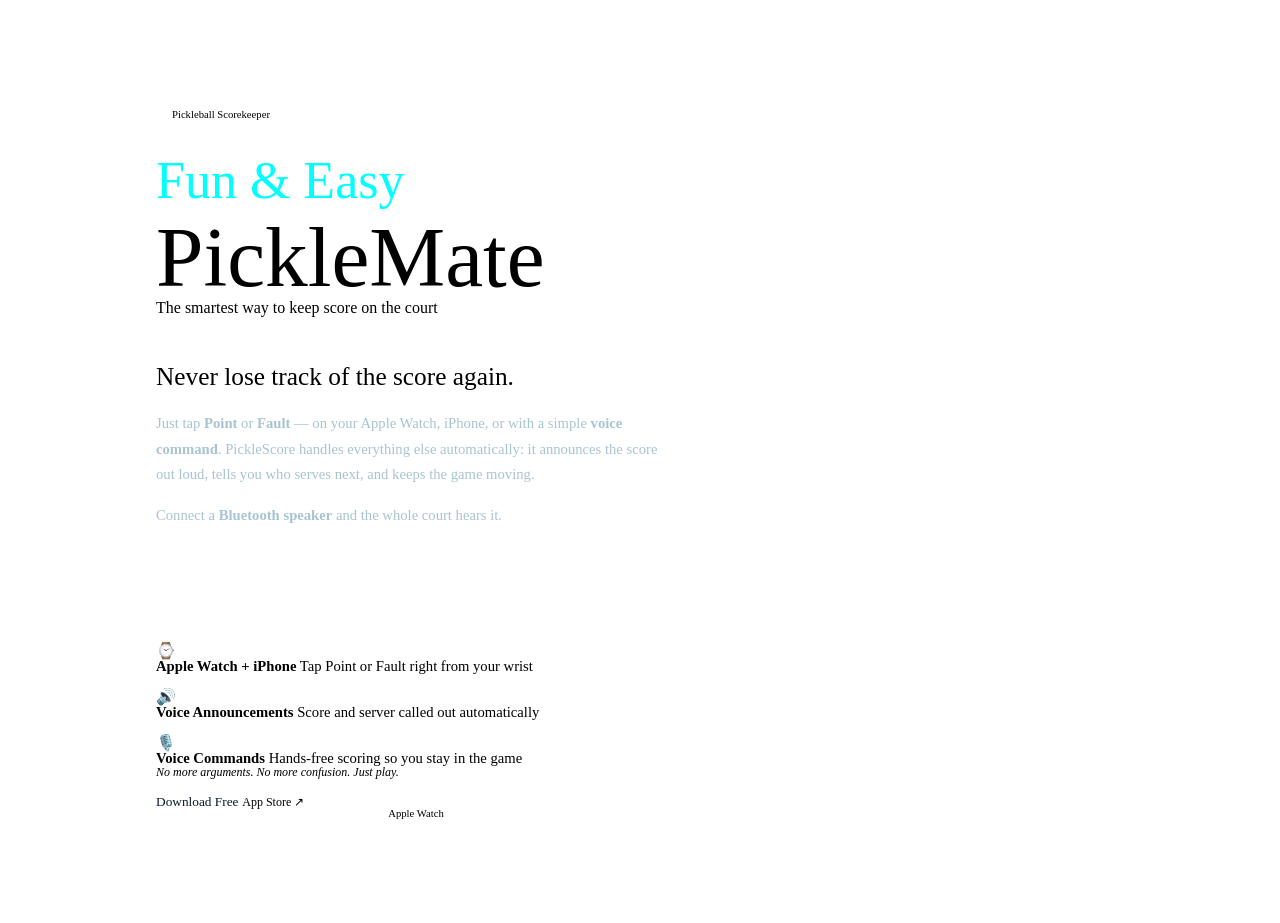
==== pickleball_brochure.html @ 22c3505a "Add files via upload" ====
<html><head><meta content="text/html; charset=UTF-8" http-equiv="content-type"><style type="text/css">@import url(https://themes.googleusercontent.com/fonts/css?kit=th8xsPmHEo4aXbso1ybtimBbtwxvdIGu_O9XCv1KaCtpXSMYETCS7yiZXLAvTAYyvIF_gBYvh9gL_kNCvtTA0Q);ol{margin:0;padding:0}table td,table th{padding:0}.c5{margin-left:39pt;padding-top:0pt;padding-bottom:0pt;line-height:1.75;text-align:left;margin-right:39pt;height:11pt}.c0{color:#000000;font-weight:400;text-decoration:none;vertical-align:baseline;font-size:11pt;font-family:"DM Sans";font-style:normal}.c23{color:#00ffff;font-weight:400;text-decoration:none;vertical-align:baseline;font-size:39pt;font-family:"Great Vibes";font-style:normal}.c11{color:#000000;font-weight:400;text-decoration:none;vertical-align:baseline;font-size:8pt;font-family:"DM Sans";font-style:normal}.c24{color:#000000;font-weight:400;text-decoration:none;vertical-align:baseline;font-size:64pt;font-family:"Bebas Neue";font-style:normal}.c7{color:#000000;font-weight:400;text-decoration:none;vertical-align:baseline;font-size:19pt;font-family:"DM Sans";font-style:normal}.c16{color:#000000;font-weight:400;text-decoration:none;vertical-align:baseline;font-size:12pt;font-family:"DM Sans";font-style:normal}.c3{color:#a8c4d0;font-weight:400;text-decoration:none;vertical-align:baseline;font-size:11pt;font-family:"DM Sans";font-style:normal}.c12{margin-left:39pt;padding-top:0pt;padding-bottom:30pt;line-height:1.75;text-align:left;margin-right:39pt}.c4{margin-left:39pt;padding-top:0pt;padding-bottom:13.5pt;line-height:1.2999999523162842;text-align:left;margin-right:39pt}.c21{color:#000000;font-weight:400;text-decoration:none;vertical-align:baseline;font-family:"DM Sans";font-style:normal}.c26{color:#000000;font-weight:400;text-decoration:none;vertical-align:baseline;font-family:"DM Sans";font-style:italic}.c19{margin-left:39pt;padding-top:0pt;padding-bottom:33pt;line-height:1.0;text-align:left;margin-right:39pt}.c2{margin-left:39pt;padding-top:0pt;padding-bottom:0pt;line-height:1.0;text-align:left;margin-right:39pt}.c15{margin-left:39pt;padding-top:0pt;padding-bottom:6pt;line-height:1.0;text-align:left;margin-right:39pt}.c25{margin-left:39pt;padding-top:0pt;padding-bottom:12pt;line-height:1.0;text-align:left;margin-right:39pt}.c18{margin-left:39pt;padding-top:0pt;padding-bottom:0pt;line-height:1.75;text-align:left;margin-right:39pt}.c9{margin-left:39pt;padding-top:0.8pt;padding-bottom:0pt;line-height:1.0;text-align:left;margin-right:39pt}.c20{margin-left:51pt;padding-top:4.5pt;padding-bottom:25.5pt;line-height:1.0;text-align:left;margin-right:51pt}.c27{margin-left:39pt;padding-top:-9pt;padding-bottom:0pt;line-height:1.0;text-align:left;margin-right:39pt}.c17{padding-top:0pt;padding-bottom:0pt;line-height:1.0;text-align:center}.c8{background-color:#ffffff;max-width:468pt;padding:72pt 72pt 72pt 72pt}.c22{color:#0a1a28;font-size:10pt}.c13{color:#a8c4d0;font-size:11pt}.c10{color:inherit;text-decoration:inherit}.c14{height:11pt}.c1{font-weight:700}.c6{font-size:9pt}.title{padding-top:24pt;color:#000000;font-weight:700;font-size:36pt;padding-bottom:6pt;font-family:"DM Sans";line-height:1.0;page-break-after:avoid;text-align:left}.subtitle{padding-top:18pt;color:#666666;font-size:24pt;padding-bottom:4pt;font-family:"Georgia";line-height:1.0;page-break-after:avoid;font-style:italic;text-align:left}li{color:#000000;font-size:11pt;font-family:"DM Sans"}p{margin:0;color:#000000;font-size:11pt;font-family:"DM Sans"}h1{padding-top:12pt;color:#000000;font-weight:700;font-size:24pt;padding-bottom:12pt;font-family:"DM Sans";line-height:1.0;text-align:left}h2{padding-top:11.2pt;color:#000000;font-weight:700;font-size:18pt;padding-bottom:11.2pt;font-family:"DM Sans";line-height:1.0;text-align:left}h3{padding-top:12pt;color:#000000;font-weight:700;font-size:14pt;padding-bottom:12pt;font-family:"DM Sans";line-height:1.0;text-align:left}h4{padding-top:12.8pt;color:#000000;font-weight:700;font-size:12pt;padding-bottom:12.8pt;font-family:"DM Sans";line-height:1.0;text-align:left}h5{padding-top:12.8pt;color:#000000;font-weight:700;font-size:9pt;padding-bottom:12.8pt;font-family:"DM Sans";line-height:1.0;text-align:left}h6{padding-top:18pt;color:#000000;font-weight:700;font-size:8pt;padding-bottom:18pt;font-family:"DM Sans";line-height:1.0;text-align:left}</style></head><body class="c8 doc-content"><p class="c20"><span class="c11">Pickleball Scorekeeper</span></p><p class="c15"><span class="c23">Fun &amp; Easy</span></p><p class="c27"><span class="c24">PickleMate</span></p><p class="c19"><span class="c16">The smartest way to keep score on the court</span></p><p class="c4"><span class="c7">Never lose track of the score again.</span></p><p class="c18"><span class="c13">Just tap </span><span class="c13 c1">Point</span><span class="c13">&nbsp;or </span><span class="c1 c13">Fault</span><span class="c13">&nbsp;&mdash; on your Apple Watch, iPhone, or with a simple </span><span class="c13 c1">voice command</span><span class="c3">. PickleScore handles everything else automatically: it announces the score out loud, tells you who serves next, and keeps the game moving.</span></p><p class="c5"><span class="c3"></span></p><p class="c12"><span class="c13">Connect a </span><span class="c13 c1">Bluetooth speaker</span><span class="c3">&nbsp;and the whole court hears it.</span></p><p class="c19 c14"><span class="c3"></span></p><p class="c2 c14"><span class="c3"></span></p><p class="c9"><span class="c16">&#8986;</span></p><p class="c2"><span class="c1">Apple Watch + iPhone</span><span class="c0">&nbsp;Tap Point or Fault right from your wrist</span></p><p class="c2 c14"><span class="c0"></span></p><p class="c9"><span class="c16">&#128266;</span></p><p class="c2"><span class="c1">Voice Announcements</span><span class="c0">&nbsp;Score and server called out automatically</span></p><p class="c2 c14"><span class="c0"></span></p><p class="c9"><span class="c16">&#127897;&#65039;</span></p><p class="c2"><span class="c1">Voice Commands</span><span class="c0">&nbsp;Hands-free scoring so you stay in the game</span></p><p class="c25"><span class="c6 c26">No more arguments. No more confusion. Just play.</span></p><p class="c2"><span class="c22"><a class="c10" href="#id.udy01ujk2bbo">Download Free</a></span><span>&nbsp;</span><span class="c6"><a class="c10" href="#id.udy01ujk2bbo">App Store &#8599;</a></span><img></p><p class="c17"><span class="c11">Apple Watch</span></p></body></html>
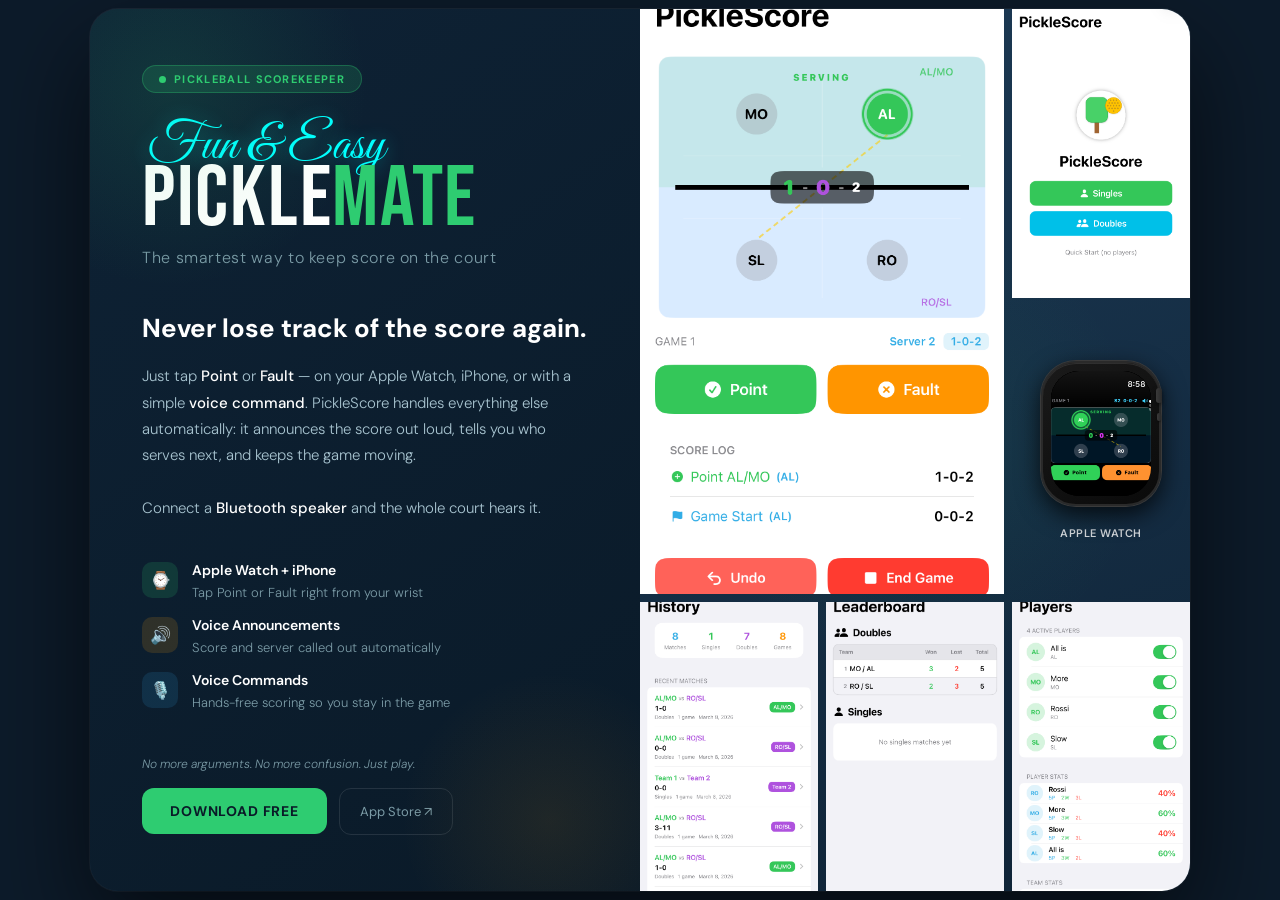
==== commit a4041be5: "Add files via upload" ====
--- a/pickleball_brochure.html
+++ b/pickleball_brochure.html
@@ -1 +1,802 @@
-<html><head><meta content="text/html; charset=UTF-8" http-equiv="content-type"><style type="text/css">@import url(https://themes.googleusercontent.com/fonts/css?kit=th8xsPmHEo4aXbso1ybtimBbtwxvdIGu_O9XCv1KaCtpXSMYETCS7yiZXLAvTAYyvIF_gBYvh9gL_kNCvtTA0Q);ol{margin:0;padding:0}table td,table th{padding:0}.c5{margin-left:39pt;padding-top:0pt;padding-bottom:0pt;line-height:1.75;text-align:left;margin-right:39pt;height:11pt}.c0{color:#000000;font-weight:400;text-decoration:none;vertical-align:baseline;font-size:11pt;font-family:"DM Sans";font-style:normal}.c23{color:#00ffff;font-weight:400;text-decoration:none;vertical-align:baseline;font-size:39pt;font-family:"Great Vibes";font-style:normal}.c11{color:#000000;font-weight:400;text-decoration:none;vertical-align:baseline;font-size:8pt;font-family:"DM Sans";font-style:normal}.c24{color:#000000;font-weight:400;text-decoration:none;vertical-align:baseline;font-size:64pt;font-family:"Bebas Neue";font-style:normal}.c7{color:#000000;font-weight:400;text-decoration:none;vertical-align:baseline;font-size:19pt;font-family:"DM Sans";font-style:normal}.c16{color:#000000;font-weight:400;text-decoration:none;vertical-align:baseline;font-size:12pt;font-family:"DM Sans";font-style:normal}.c3{color:#a8c4d0;font-weight:400;text-decoration:none;vertical-align:baseline;font-size:11pt;font-family:"DM Sans";font-style:normal}.c12{margin-left:39pt;padding-top:0pt;padding-bottom:30pt;line-height:1.75;text-align:left;margin-right:39pt}.c4{margin-left:39pt;padding-top:0pt;padding-bottom:13.5pt;line-height:1.2999999523162842;text-align:left;margin-right:39pt}.c21{color:#000000;font-weight:400;text-decoration:none;vertical-align:baseline;font-family:"DM Sans";font-style:normal}.c26{color:#000000;font-weight:400;text-decoration:none;vertical-align:baseline;font-family:"DM Sans";font-style:italic}.c19{margin-left:39pt;padding-top:0pt;padding-bottom:33pt;line-height:1.0;text-align:left;margin-right:39pt}.c2{margin-left:39pt;padding-top:0pt;padding-bottom:0pt;line-height:1.0;text-align:left;margin-right:39pt}.c15{margin-left:39pt;padding-top:0pt;padding-bottom:6pt;line-height:1.0;text-align:left;margin-right:39pt}.c25{margin-left:39pt;padding-top:0pt;padding-bottom:12pt;line-height:1.0;text-align:left;margin-right:39pt}.c18{margin-left:39pt;padding-top:0pt;padding-bottom:0pt;line-height:1.75;text-align:left;margin-right:39pt}.c9{margin-left:39pt;padding-top:0.8pt;padding-bottom:0pt;line-height:1.0;text-align:left;margin-right:39pt}.c20{margin-left:51pt;padding-top:4.5pt;padding-bottom:25.5pt;line-height:1.0;text-align:left;margin-right:51pt}.c27{margin-left:39pt;padding-top:-9pt;padding-bottom:0pt;line-height:1.0;text-align:left;margin-right:39pt}.c17{padding-top:0pt;padding-bottom:0pt;line-height:1.0;text-align:center}.c8{background-color:#ffffff;max-width:468pt;padding:72pt 72pt 72pt 72pt}.c22{color:#0a1a28;font-size:10pt}.c13{color:#a8c4d0;font-size:11pt}.c10{color:inherit;text-decoration:inherit}.c14{height:11pt}.c1{font-weight:700}.c6{font-size:9pt}.title{padding-top:24pt;color:#000000;font-weight:700;font-size:36pt;padding-bottom:6pt;font-family:"DM Sans";line-height:1.0;page-break-after:avoid;text-align:left}.subtitle{padding-top:18pt;color:#666666;font-size:24pt;padding-bottom:4pt;font-family:"Georgia";line-height:1.0;page-break-after:avoid;font-style:italic;text-align:left}li{color:#000000;font-size:11pt;font-family:"DM Sans"}p{margin:0;color:#000000;font-size:11pt;font-family:"DM Sans"}h1{padding-top:12pt;color:#000000;font-weight:700;font-size:24pt;padding-bottom:12pt;font-family:"DM Sans";line-height:1.0;text-align:left}h2{padding-top:11.2pt;color:#000000;font-weight:700;font-size:18pt;padding-bottom:11.2pt;font-family:"DM Sans";line-height:1.0;text-align:left}h3{padding-top:12pt;color:#000000;font-weight:700;font-size:14pt;padding-bottom:12pt;font-family:"DM Sans";line-height:1.0;text-align:left}h4{padding-top:12.8pt;color:#000000;font-weight:700;font-size:12pt;padding-bottom:12.8pt;font-family:"DM Sans";line-height:1.0;text-align:left}h5{padding-top:12.8pt;color:#000000;font-weight:700;font-size:9pt;padding-bottom:12.8pt;font-family:"DM Sans";line-height:1.0;text-align:left}h6{padding-top:18pt;color:#000000;font-weight:700;font-size:8pt;padding-bottom:18pt;font-family:"DM Sans";line-height:1.0;text-align:left}</style></head><body class="c8 doc-content"><p class="c20"><span class="c11">Pickleball Scorekeeper</span></p><p class="c15"><span class="c23">Fun &amp; Easy</span></p><p class="c27"><span class="c24">PickleMate</span></p><p class="c19"><span class="c16">The smartest way to keep score on the court</span></p><p class="c4"><span class="c7">Never lose track of the score again.</span></p><p class="c18"><span class="c13">Just tap </span><span class="c13 c1">Point</span><span class="c13">&nbsp;or </span><span class="c1 c13">Fault</span><span class="c13">&nbsp;&mdash; on your Apple Watch, iPhone, or with a simple </span><span class="c13 c1">voice command</span><span class="c3">. PickleScore handles everything else automatically: it announces the score out loud, tells you who serves next, and keeps the game moving.</span></p><p class="c5"><span class="c3"></span></p><p class="c12"><span class="c13">Connect a </span><span class="c13 c1">Bluetooth speaker</span><span class="c3">&nbsp;and the whole court hears it.</span></p><p class="c19 c14"><span class="c3"></span></p><p class="c2 c14"><span class="c3"></span></p><p class="c9"><span class="c16">&#8986;</span></p><p class="c2"><span class="c1">Apple Watch + iPhone</span><span class="c0">&nbsp;Tap Point or Fault right from your wrist</span></p><p class="c2 c14"><span class="c0"></span></p><p class="c9"><span class="c16">&#128266;</span></p><p class="c2"><span class="c1">Voice Announcements</span><span class="c0">&nbsp;Score and server called out automatically</span></p><p class="c2 c14"><span class="c0"></span></p><p class="c9"><span class="c16">&#127897;&#65039;</span></p><p class="c2"><span class="c1">Voice Commands</span><span class="c0">&nbsp;Hands-free scoring so you stay in the game</span></p><p class="c25"><span class="c6 c26">No more arguments. No more confusion. Just play.</span></p><p class="c2"><span class="c22"><a class="c10" href="#id.udy01ujk2bbo">Download Free</a></span><span>&nbsp;</span><span class="c6"><a class="c10" href="#id.udy01ujk2bbo">App Store &#8599;</a></span><img></p><p class="c17"><span class="c11">Apple Watch</span></p></body></html>+
+<!DOCTYPE html>
+<html lang="en">
+<head>
+<meta charset="UTF-8">
+<meta name="viewport" content="width=device-width, initial-scale=1.0">
+<title>PickleScore – Brochure</title>
+<link href="https://fonts.googleapis.com/css2?family=Bebas+Neue&family=DM+Sans:ital,wght@0,300;0,400;0,500;0,700;1,300;1,400&family=Great+Vibes&display=swap" rel="stylesheet">
+<style>
+  *, *::before, *::after { box-sizing: border-box; margin: 0; padding: 0; }
+
+  :root {
+    --green: #2ECC71;
+    --orange: #F39C12;
+    --navy: #0D1B2A;
+    --slate: #1A2E42;
+    --light: #F4F9F4;
+    --muted: #7B9BA6;
+    --white: #FFFFFF;
+  }
+
+  body {
+    background: var(--navy);
+    font-family: 'DM Sans', sans-serif;
+    color: var(--white);
+    min-height: 100vh;
+    display: flex;
+    align-items: center;
+    justify-content: center;
+    padding: 0;
+  }
+
+  .brochure {
+    width: 1100px;
+    min-height: 700px;
+    background: var(--slate);
+    border-radius: 28px;
+    overflow: hidden;
+    display: grid;
+    grid-template-columns: 1fr 1fr;
+    box-shadow: 0 40px 100px rgba(0,0,0,0.6), 0 0 0 1px rgba(255,255,255,0.06);
+    position: relative;
+  }
+
+  /* ── LEFT PANEL ── */
+  .left {
+    background: linear-gradient(145deg, #0e2235 0%, #0a1a28 100%);
+    padding: 56px 52px;
+    display: flex;
+    flex-direction: column;
+    justify-content: space-between;
+    position: relative;
+    overflow: hidden;
+  }
+
+  .left::before {
+    content: '';
+    position: absolute;
+    top: -120px; left: -120px;
+    width: 400px; height: 400px;
+    background: radial-gradient(circle, rgba(46,204,113,0.12) 0%, transparent 70%);
+    pointer-events: none;
+  }
+
+  .left::after {
+    content: '';
+    position: absolute;
+    bottom: -80px; right: -60px;
+    width: 300px; height: 300px;
+    background: radial-gradient(circle, rgba(243,156,18,0.09) 0%, transparent 70%);
+    pointer-events: none;
+  }
+
+  .badge {
+    display: inline-flex;
+    align-items: center;
+    gap: 8px;
+    background: rgba(46,204,113,0.15);
+    border: 1px solid rgba(46,204,113,0.3);
+    border-radius: 100px;
+    padding: 6px 16px;
+    font-size: 11px;
+    font-weight: 700;
+    letter-spacing: 0.12em;
+    color: var(--green);
+    text-transform: uppercase;
+    width: fit-content;
+    margin-bottom: 28px;
+  }
+
+  .badge::before {
+    content: '';
+    width: 7px; height: 7px;
+    background: var(--green);
+    border-radius: 50%;
+  }
+
+  .brand-wrapper {
+    display: inline-block;
+    margin-bottom: 8px;
+  }
+
+  .easy-script {
+    font-family: 'Great Vibes', cursive;
+    font-size: 52px;
+    color: cyan;
+    line-height: 1;
+    display: block;
+    margin-bottom: -12px;
+    margin-left: 6px;
+    text-shadow: 0 2px 20px rgba(0,255,255,0.4);
+  }
+
+  .brand {
+    font-family: 'Bebas Neue', sans-serif;
+    font-size: 86px;
+    line-height: 0.9;
+    letter-spacing: 0.02em;
+    color: var(--white);
+  }
+
+  .brand span {
+    color: var(--green);
+  }
+
+  .tagline {
+    font-size: 16px;
+    font-weight: 300;
+    color: var(--muted);
+    letter-spacing: 0.04em;
+    margin-bottom: 44px;
+  }
+
+  .headline {
+    font-size: 26px;
+    font-weight: 700;
+    line-height: 1.3;
+    color: var(--white);
+    margin-bottom: 18px;
+  }
+
+  .body-copy {
+    font-size: 15px;
+    font-weight: 300;
+    line-height: 1.75;
+    color: #a8c4d0;
+    margin-bottom: 40px;
+  }
+
+  .body-copy strong {
+    color: var(--white);
+    font-weight: 500;
+  }
+
+  .features {
+    display: flex;
+    flex-direction: column;
+    gap: 14px;
+    margin-bottom: 44px;
+  }
+
+  .feature {
+    display: flex;
+    align-items: flex-start;
+    gap: 14px;
+  }
+
+  .feature-icon {
+    width: 36px; height: 36px;
+    border-radius: 10px;
+    display: flex; align-items: center; justify-content: center;
+    font-size: 17px;
+    flex-shrink: 0;
+    margin-top: 1px;
+  }
+
+  .feature-icon.green { background: rgba(46,204,113,0.15); }
+  .feature-icon.orange { background: rgba(243,156,18,0.15); }
+  .feature-icon.blue { background: rgba(52,152,219,0.15); }
+
+  .feature-text strong {
+    display: block;
+    font-size: 14px;
+    font-weight: 600;
+    color: var(--white);
+    margin-bottom: 2px;
+  }
+
+  .feature-text span {
+    font-size: 13px;
+    color: var(--muted);
+    font-weight: 300;
+  }
+
+  .cta-row {
+    display: flex;
+    gap: 12px;
+    align-items: center;
+  }
+
+  .btn-primary {
+    background: var(--green);
+    color: #0a1a28;
+    font-family: 'DM Sans', sans-serif;
+    font-size: 14px;
+    font-weight: 700;
+    letter-spacing: 0.06em;
+    text-transform: uppercase;
+    padding: 14px 28px;
+    border-radius: 12px;
+    border: none;
+    cursor: pointer;
+    text-decoration: none;
+    display: inline-block;
+  }
+
+  .btn-ghost {
+    background: transparent;
+    color: var(--muted);
+    font-family: 'DM Sans', sans-serif;
+    font-size: 13px;
+    font-weight: 400;
+    padding: 14px 20px;
+    border-radius: 12px;
+    border: 1px solid rgba(255,255,255,0.1);
+    cursor: pointer;
+    text-decoration: none;
+    display: inline-block;
+  }
+
+  /* ── RIGHT PANEL ── */
+  .right {
+    background: linear-gradient(160deg, #1c3a55 0%, #0f2336 100%);
+    display: flex;
+    flex-direction: column;
+    align-items: center;
+    justify-content: center;
+    padding: 0;
+    position: relative;
+    overflow: hidden;
+    gap: 0;
+  }
+
+  .right::before {
+    content: '';
+    position: absolute;
+    top: 50%; left: 50%;
+    transform: translate(-50%, -50%);
+    width: 500px; height: 500px;
+    background: radial-gradient(circle, rgba(46,204,113,0.07) 0%, transparent 65%);
+    pointer-events: none;
+  }
+
+  .devices-wrapper {
+    position: relative;
+    width: 100%;
+    display: flex;
+    align-items: center;
+    justify-content: center;
+  }
+
+  .device-img {
+    width: 100%;
+    max-width: 420px;
+    border-radius: 20px;
+    box-shadow: 0 30px 80px rgba(0,0,0,0.5), 0 0 0 1px rgba(255,255,255,0.05);
+    display: block;
+  }
+
+  .score-badge {
+    position: absolute;
+    bottom: -18px;
+    right: 10px;
+    background: var(--navy);
+    border: 1px solid rgba(46,204,113,0.25);
+    border-radius: 16px;
+    padding: 14px 20px;
+    display: flex;
+    align-items: center;
+    gap: 12px;
+    box-shadow: 0 12px 40px rgba(0,0,0,0.4);
+  }
+
+  .score-dot {
+    width: 10px; height: 10px;
+    background: var(--green);
+    border-radius: 50%;
+    box-shadow: 0 0 10px rgba(46,204,113,0.7);
+    animation: pulse 2s infinite;
+  }
+
+  @keyframes pulse {
+    0%, 100% { opacity: 1; transform: scale(1); }
+    50% { opacity: 0.5; transform: scale(0.8); }
+  }
+
+  .score-label {
+    font-size: 12px;
+    color: var(--muted);
+    font-weight: 400;
+  }
+
+  .score-val {
+    font-size: 13px;
+    color: var(--white);
+    font-weight: 600;
+  }
+
+  .divider {
+    width: 1px;
+    height: 30px;
+    background: linear-gradient(to bottom, transparent, rgba(255,255,255,0.2), transparent);
+    margin: 0 4px;
+    align-self: center;
+  }
+
+  .phone-display {
+    display: flex;
+    flex-direction: column;
+    align-items: center;
+    margin-bottom: 20px;
+  }
+
+  /* ── PIXEL-PERFECT iPHONE FRAME ── */
+  .iphone-frame {
+    position: relative;
+    width: 248px;
+    /* body */
+    background: linear-gradient(160deg, #2c2c2e 0%, #1c1c1e 40%, #141414 100%);
+    border-radius: 50px;
+    padding: 16px 9px 18px;
+    /* outer ring (titanium band) */
+    box-shadow:
+      /* inner highlight */
+      inset 0 1px 0 rgba(255,255,255,0.18),
+      inset 0 -1px 0 rgba(0,0,0,0.6),
+      /* titanium band */
+      0 0 0 1.5px #4a4a4c,
+      0 0 0 3px #2a2a2c,
+      0 0 0 4px #3c3c3e,
+      /* outer shadow */
+      0 40px 80px rgba(0,0,0,0.8),
+      0 10px 30px rgba(0,0,0,0.5);
+  }
+
+  /* Volume buttons LEFT */
+  .iphone-frame::before {
+    content: '';
+    position: absolute;
+    left: -5px;
+    top: 90px;
+    width: 4px;
+    height: 30px;
+    background: linear-gradient(180deg, #3a3a3c, #2a2a2c);
+    border-radius: 3px 0 0 3px;
+    box-shadow: 0 38px 0 #3a3a3c, 0 72px 0 #3a3a3c, -1px 0 0 rgba(255,255,255,0.1);
+  }
+
+  /* Power button RIGHT */
+  .iphone-frame::after {
+    content: '';
+    position: absolute;
+    right: -5px;
+    top: 118px;
+    width: 4px;
+    height: 56px;
+    background: linear-gradient(180deg, #3a3a3c, #2a2a2c);
+    border-radius: 0 3px 3px 0;
+    box-shadow: 1px 0 0 rgba(255,255,255,0.08);
+  }
+
+  /* Dynamic Island */
+  .iphone-dynamic-island {
+    width: 88px;
+    height: 26px;
+    background: #000;
+    border-radius: 20px;
+    margin: 0 auto 8px;
+    position: relative;
+    z-index: 10;
+    box-shadow: 0 0 0 1px rgba(255,255,255,0.05), inset 0 1px 2px rgba(0,0,0,0.8);
+    display: flex;
+    align-items: center;
+    justify-content: center;
+    gap: 8px;
+  }
+
+  /* Camera dot inside Dynamic Island */
+  .iphone-dynamic-island::before {
+    content: '';
+    width: 9px; height: 9px;
+    background: #0a0a0a;
+    border-radius: 50%;
+    border: 1px solid #1a1a1a;
+    box-shadow: inset 0 0 3px rgba(100,180,255,0.15);
+  }
+
+  /* Speaker dot inside Dynamic Island */
+  .iphone-dynamic-island::after {
+    content: '';
+    width: 4px; height: 4px;
+    background: #111;
+    border-radius: 50%;
+  }
+
+  .iphone-screen-wrap {
+    overflow: hidden;
+    border-radius: 38px;
+    width: 100%;
+    aspect-ratio: 9/19.5;
+    background: #000;
+    /* Screen inner shadow / bezel */
+    box-shadow:
+      inset 0 0 0 1px rgba(0,0,0,0.9),
+      inset 0 2px 4px rgba(0,0,0,0.6);
+    position: relative;
+  }
+
+  /* Screen glare/reflection overlay */
+  .iphone-screen-wrap::after {
+    content: '';
+    position: absolute;
+    top: 0; left: 0; right: 0;
+    height: 40%;
+    background: linear-gradient(180deg, rgba(255,255,255,0.04) 0%, transparent 100%);
+    pointer-events: none;
+    z-index: 5;
+    border-radius: 38px 38px 0 0;
+  }
+
+
+
+  .iphone-home-bar {
+    width: 90px;
+    height: 4px;
+    background: rgba(255,255,255,0.22);
+    border-radius: 4px;
+    margin: 10px auto 0;
+    box-shadow: 0 1px 3px rgba(0,0,0,0.5);
+  }
+
+
+
+  .devices-row {
+    display: flex;
+    gap: 16px;
+    align-items: center;
+    justify-content: center;
+    width: 100%;
+    margin-bottom: 24px;
+  }
+
+  .iphone-wrap {
+    flex: 0 0 auto;
+  }
+
+  .img-iphone {
+    width: 210px;
+    border-radius: 28px;
+    box-shadow: 0 24px 60px rgba(0,0,0,0.55), 0 0 0 1px rgba(255,255,255,0.07);
+    display: block;
+  }
+
+  .watch-mega-col {
+    display: flex;
+    flex-direction: column;
+    gap: 14px;
+    align-items: center;
+  }
+
+
+
+  .img-watch {
+    width: 180px;
+    border-radius: 26px;
+    box-shadow: 0 16px 40px rgba(0,0,0,0.5), 0 0 0 1px rgba(255,255,255,0.07);
+    display: block;
+  }
+
+  .mega-wrap {
+    display: flex;
+    flex-direction: column;
+    align-items: center;
+    gap: 6px;
+    background: rgba(46,204,113,0.08);
+    border: 1px solid rgba(46,204,113,0.2);
+    border-radius: 16px;
+    padding: 12px 16px;
+    width: 180px;
+  }
+
+  .img-mega {
+    width: 90px;
+    display: block;
+    filter: drop-shadow(0 4px 12px rgba(46,204,113,0.3));
+  }
+
+  .mega-label {
+    font-size: 11px;
+    font-weight: 600;
+    color: var(--green);
+    text-align: center;
+    letter-spacing: 0.04em;
+    text-transform: uppercase;
+  }
+
+  /* Image Collage Styles */
+  .image-collage {
+    display: grid;
+    grid-template-columns: repeat(3, 1fr);
+    grid-template-rows: repeat(3, 1fr);
+    gap: 8px;
+    width: 100%;
+    height: 100%;
+    padding: 0;
+    background: transparent;
+    border-radius: 0;
+    border: none;
+    position: absolute;
+    top: 0;
+    left: 0;
+    right: 0;
+    bottom: 0;
+  }
+
+  .collage-item {
+    border-radius: 0;
+    overflow: hidden;
+    box-shadow: none;
+    transition: transform 0.3s ease, box-shadow 0.3s ease;
+    position: relative;
+  }
+
+  .collage-item:hover {
+    transform: scale(1.02);
+    box-shadow: 0 8px 25px rgba(0,0,0,0.3);
+    z-index: 2;
+  }
+
+  .collage-item img {
+    width: 100%;
+    height: 100%;
+    object-fit: cover;
+    display: block;
+  }
+
+  /* Special positioning for featured items */
+  .collage-item:nth-child(1) {
+    grid-column: 1 / 3;
+    grid-row: 1 / 3;
+  }
+
+  .collage-item:nth-child(2) {
+    grid-column: 3;
+    grid-row: 1;
+  }
+
+  .collage-item:nth-child(4) {
+    grid-column: 1;
+    grid-row: 3;
+  }
+
+  .collage-item:nth-child(5) {
+    grid-column: 2;
+    grid-row: 3;
+  }
+
+  .collage-item:nth-child(6) {
+    grid-column: 3;
+    grid-row: 3;
+  }
+
+  /* Apple Watch gets special treatment - positioned in empty right area */
+  .collage-item.watch {
+    grid-column: 3;
+    grid-row: 2;
+    align-self: center;
+    justify-self: center;
+    width: 100%;
+    height: 100%;
+    border-radius: 0;
+    overflow: visible;
+    background: transparent;
+    display: flex;
+    flex-direction: column;
+    align-items: center;
+    justify-content: center;
+    gap: 12px;
+  }
+
+  .watch-label {
+    font-size: 11px;
+    font-weight: 600;
+    color: rgba(255, 255, 255, 0.8);
+    text-align: center;
+    letter-spacing: 0.05em;
+    text-transform: uppercase;
+    margin-top: 8px;
+  }
+
+  /* Apple Watch Frame */
+  .apple-watch-frame {
+    position: relative;
+    width: 120px;
+    height: 145px;
+    background: linear-gradient(145deg, #1a1a1a 0%, #0a0a0a 100%);
+    border-radius: 35px;
+    border: 2px solid #2a2a2a;
+    box-shadow: 
+      0 0 0 1px #3a3a3a,
+      0 8px 25px rgba(0,0,0,0.8),
+      inset 0 1px 0 rgba(255,255,255,0.1);
+    display: flex;
+    align-items: center;
+    justify-content: center;
+    padding: 8px;
+  }
+
+  /* Digital Crown */
+  .apple-watch-frame::before {
+    content: '';
+    position: absolute;
+    right: -3px;
+    top: 25px;
+    width: 6px;
+    height: 15px;
+    background: linear-gradient(90deg, #3a3a3a, #2a2a2a);
+    border-radius: 3px;
+    box-shadow: 0 2px 4px rgba(0,0,0,0.5);
+  }
+
+  /* Side Button */
+  .apple-watch-frame::after {
+    content: '';
+    position: absolute;
+    right: -2px;
+    top: 50px;
+    width: 4px;
+    height: 8px;
+    background: linear-gradient(90deg, #3a3a3a, #2a2a2a);
+    border-radius: 2px;
+    box-shadow: 0 1px 2px rgba(0,0,0,0.5);
+  }
+
+  .apple-watch-screen {
+    width: 100%;
+    height: 100%;
+    border-radius: 28px;
+    overflow: hidden;
+    background: #000;
+    box-shadow: 
+      inset 0 0 0 1px rgba(0,0,0,0.9),
+      inset 0 1px 2px rgba(0,0,0,0.8);
+    position: relative;
+  }
+
+  .apple-watch-screen img {
+    width: 100%;
+    height: 100%;
+    object-fit: cover;
+    display: block;
+  }
+
+  /* Screen reflection */
+  .apple-watch-screen::after {
+    content: '';
+    position: absolute;
+    top: 0;
+    left: 0;
+    right: 0;
+    height: 30%;
+    background: linear-gradient(180deg, rgba(255,255,255,0.08) 0%, transparent 100%);
+    pointer-events: none;
+    border-radius: 28px 28px 0 0;
+  }
+
+  /* Add subtle animation for the collage */
+  .image-collage {
+    animation: fadeInUp 0.8s ease-out;
+  }
+
+  @keyframes fadeInUp {
+    from {
+      opacity: 0;
+      transform: translateY(20px);
+    }
+    to {
+      opacity: 1;
+      transform: translateY(0);
+    }
+  }
+
+  /* Print-friendly adjustments */
+  @media print {
+    body { background: white; }
+    .brochure { box-shadow: none; }
+    .image-collage { display: none; }
+  }
+</style>
+</head>
+<body>
+
+<script>
+// Pills are now fixed in position - no drag functionality needed
+</script>
+
+<div class="brochure">
+
+  <!-- LEFT -->
+  <div class="left">
+    <div>
+      <div class="badge">Pickleball Scorekeeper</div>
+      <div class="brand-wrapper">
+        <span class="easy-script">Fun & Easy</span>
+        <div class="brand">Pickle<span>Mate</span></div>
+      </div>
+      <div class="tagline">The smartest way to keep score on the court</div>
+
+      <div class="headline">Never lose track of the score again.</div>
+
+      <p class="body-copy">
+        Just tap <strong>Point</strong> or <strong>Fault</strong> — on your Apple Watch, iPhone,
+        or with a simple <strong>voice command</strong>. PickleScore handles everything else
+        automatically: it announces the score out loud, tells you who serves next,
+        and keeps the game moving.<br><br>
+        Connect a <strong>Bluetooth speaker</strong> and the whole court hears it.
+      </p>
+
+      <div class="features">
+        <div class="feature">
+          <div class="feature-icon green">⌚</div>
+          <div class="feature-text">
+            <strong>Apple Watch + iPhone</strong>
+            <span>Tap Point or Fault right from your wrist</span>
+          </div>
+        </div>
+        <div class="feature">
+          <div class="feature-icon orange">🔊</div>
+          <div class="feature-text">
+            <strong>Voice Announcements</strong>
+            <span>Score and server called out automatically</span>
+          </div>
+        </div>
+        <div class="feature">
+          <div class="feature-icon blue">🎙️</div>
+          <div class="feature-text">
+            <strong>Voice Commands</strong>
+            <span>Hands-free scoring so you stay in the game</span>
+          </div>
+        </div>
+      </div>
+    </div>
+
+    <div>
+      <p style="font-size:12px; color: var(--muted); margin-bottom: 16px; font-style: italic; font-weight: 300;">
+        No more arguments. No more confusion. Just play.
+      </p>
+      <div class="cta-row">
+        <a class="btn-primary" href="#">Download Free</a>
+        <a class="btn-ghost" href="#">App Store ↗</a>
+      </div>
+    </div>
+  </div>
+
+  <!-- RIGHT -->
+  <div class="right">
+
+    <!-- Image Collage -->
+    <div class="image-collage">
+      <div class="collage-item">
+        <img src="Simulator Screenshot - iPhone 16e - 2026-03-08 at 20.52.49.png" alt="PickleScore iPhone Interface">
+      </div>
+      <div class="collage-item">
+        <img src="Simulator Screenshot - iPhone 17 Pro - 2026-03-08 at 16.20.19.png" alt="PickleScore iPhone App">
+      </div>
+      <div class="collage-item watch">
+        <div class="apple-watch-frame">
+          <div class="apple-watch-screen">
+            <img src="Simulator Screenshot - Apple Watch Series 11 (46mm) - 2026-03-08 at 20.58.11.png" alt="PickleScore Apple Watch">
+          </div>
+        </div>
+        <div class="watch-label">Apple Watch</div>
+      </div>
+      <div class="collage-item">
+        <img src="Simulator Screenshot - iPhone 16e - 2026-03-08 at 20.53.11.png" alt="PickleScore Score Tracking">
+      </div>
+      <div class="collage-item">
+        <img src="Simulator Screenshot - iPhone 16e - 2026-03-08 at 20.53.19.png" alt="PickleScore Settings">
+      </div>
+      <div class="collage-item">
+        <img src="Simulator Screenshot - iPhone 16e - 2026-03-08 at 20.53.28.png" alt="PickleScore Features">
+      </div>
+    </div>
+  </div>
+
+</div>
+
+
+</div>
+
+</body>
+</html>
